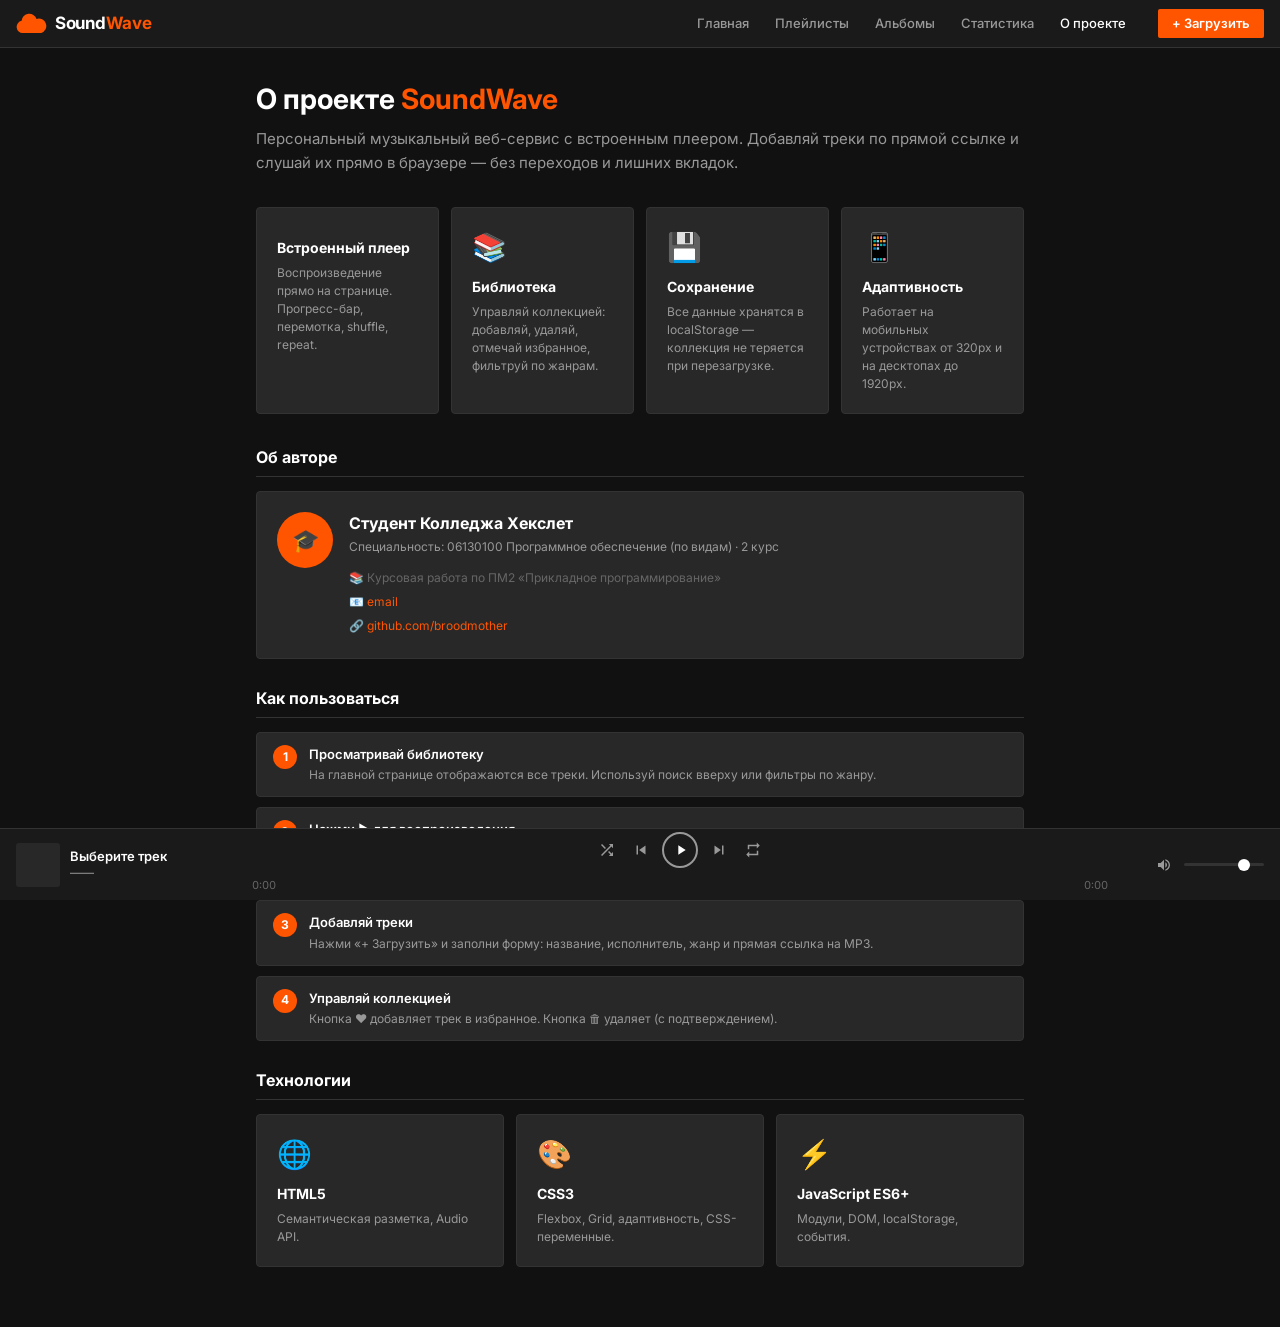
==== pages/about.html @ dc98e503 "Add files via upload" ====
<!DOCTYPE html>
<html lang="ru">
<head>
  <meta charset="UTF-8">
  <meta name="viewport" content="width=device-width, initial-scale=1.0">
  <title>SoundWave — О проекте</title>
  <link rel="stylesheet" href="../css/style.css">
</head>
<body>

<header class="header">
  <a href="index.html" class="header__logo">
    <svg class="logo-svg" viewBox="0 0 40 26"><path d="M32 26H8a8 8 0 01-1.5-15.85 10 10 0 0119.44-2.4A6 6 0 0132 26z"/></svg>
    <span class="logo-text">Sound<span>Wave</span></span>
  </a>
  <nav class="header__nav">
    <a href="index.html" class="nav-link">Главная</a>
    <a href="playlists.html" class="nav-link">Плейлисты</a>
    <a href="albums.html" class="nav-link">Альбомы</a>
    <a href="stats.html" class="nav-link">Статистика</a>
    <a href="about.html" class="nav-link  active">О проекте</a>
  </nav>
  <a href="form.html" class="header__upload-btn">+ Загрузить</a>
</header>

<div class="about-page">
  <h1>О проекте <span>SoundWave</span></h1>
  <p class="lead">
    Персональный музыкальный веб-сервис с встроенным плеером. Добавляй треки по прямой ссылке и слушай их прямо в браузере — без переходов и лишних вкладок.
  </p>

  <div class="about-grid">
    <div class="about-card">
      <span class="icon"></span>
      <h3>Встроенный плеер</h3>
      <p>Воспроизведение прямо на странице. Прогресс-бар, перемотка, shuffle, repeat.</p>
    </div>
    <div class="about-card">
      <span class="icon">📚</span>
      <h3>Библиотека</h3>
      <p>Управляй коллекцией: добавляй, удаляй, отмечай избранное, фильтруй по жанрам.</p>
    </div>
    <div class="about-card">
      <span class="icon">💾</span>
      <h3>Сохранение</h3>
      <p>Все данные хранятся в localStorage — коллекция не теряется при перезагрузке.</p>
    </div>
    <div class="about-card">
      <span class="icon">📱</span>
      <h3>Адаптивность</h3>
      <p>Работает на мобильных устройствах от 320px и на десктопах до 1920px.</p>
    </div>
  </div>

  <div class="about-section">
    <h2>Об авторе</h2>
    <div class="author-card">
      <div class="author-avatar">🎓</div>
      <div class="author-info">
        <h3>Студент Колледжа Хекслет</h3>
        <p class="role">Специальность: 06130100 Программное обеспечение (по видам) · 2 курс</p>
        <div class="meta">
          📚 Курсовая работа по ПМ2 «Прикладное программирование»<br>
          📧 <a href="https://mail.google.com/" class="__cf_email__" data-cfemail="196a6d6c7d7c776d59717c61757c6d377a7675757c7e7c">email&#160;</a><br>
          🔗 <a href="https://github.com/broodmother">github.com/broodmother</a>
        </div>
      </div>
    </div>
  </div>

  <div class="about-section">
    <h2>Как пользоваться</h2>
    <div class="steps">
      <div class="step">
        <div class="step-n">1</div>
        <div class="step-body">
          <h4>Просматривай библиотеку</h4>
          <p>На главной странице отображаются все треки. Используй поиск вверху или фильтры по жанру.</p>
        </div>
      </div>
      <div class="step">
        <div class="step-n">2</div>
        <div class="step-body">
          <h4>Нажми ▶ для воспроизведения</h4>
          <p>Кликни на кнопку воспроизведения на обложке трека или на волновой форме. Плеер внизу управляет воспроизведением.</p>
        </div>
      </div>
      <div class="step">
        <div class="step-n">3</div>
        <div class="step-body">
          <h4>Добавляй треки</h4>
          <p>Нажми «+ Загрузить» и заполни форму: название, исполнитель, жанр и прямая ссылка на MP3.</p>
        </div>
      </div>
      <div class="step">
        <div class="step-n">4</div>
        <div class="step-body">
          <h4>Управляй коллекцией</h4>
          <p>Кнопка ❤ добавляет трек в избранное. Кнопка 🗑 удаляет (с подтверждением).</p>
        </div>
      </div>
    </div>
  </div>

  <div class="about-section">
    <h2>Технологии</h2>
    <div class="about-grid about-grid--tight">
      <div class="about-card"><span class="icon">🌐</span><h3>HTML5</h3><p>Семантическая разметка, Audio API.</p></div>
      <div class="about-card"><span class="icon">🎨</span><h3>CSS3</h3><p>Flexbox, Grid, адаптивность, CSS-переменные.</p></div>
      <div class="about-card"><span class="icon">⚡</span><h3>JavaScript ES6+</h3><p>Модули, DOM, localStorage, события.</p></div>
    </div>
  </div>
</div>

<div class="player-bar">
  <div class="player-left">
    <div class="player-art"><div id="player-art-color"></div></div>
    <div class="player-track-text">
      <div class="player-track-title" id="player-title">Выберите трек</div>
      <div class="player-track-artist" id="player-artist">——</div>
    </div>
  </div>
  <div class="player-center">
    <div class="player-buttons">
      <button class="ctrl-btn" id="btn-shuffle"><svg viewBox="0 0 24 24"><path d="M10.59 9.17L5.41 4 4 5.41l5.17 5.17 1.42-1.41zM14.5 4l2.04 2.04L4 18.59 5.41 20 17.96 7.46 20 9.5V4h-5.5zm.33 9.41l-1.41 1.41 3.13 3.13L14.5 20H20v-5.5l-2.04 2.04-3.13-3.13z"/></svg></button>
      <button class="ctrl-btn" id="btn-prev"><svg viewBox="0 0 24 24"><path d="M6 6h2v12H6zm3.5 6l8.5 6V6z"/></svg></button>
      <button class="ctrl-btn ctrl-btn--play" id="btn-play"><svg viewBox="0 0 24 24" class="icon-play-svg"><path d="M8 5v14l11-7z"/></svg></button>
      <button class="ctrl-btn" id="btn-next"><svg viewBox="0 0 24 24"><path d="M6 18l8.5-6L6 6v12zM16 6v12h2V6h-2z"/></svg></button>
      <button class="ctrl-btn" id="btn-repeat"><svg viewBox="0 0 24 24"><path d="M7 7h10v3l4-4-4-4v3H5v6h2V7zm10 10H7v-3l-4 4 4 4v-3h12v-6h-2v4z"/></svg></button>
    </div>
    <div class="player-progress-wrap">
      <span class="player-time" id="player-cur">0:00</span>
      <div class="player-waveform" id="player-waveform"></div>
      <span class="player-time right" id="player-dur">0:00</span>
    </div>
  </div>
  <div class="player-right">
    <button class="ctrl-btn ctrl-btn--vol"><svg viewBox="0 0 24 24"><path d="M3 9v6h4l5 5V4L7 9H3zm13.5 3c0-1.77-1.02-3.29-2.5-4.03v8.05c1.48-.73 2.5-2.25 2.5-4.02zM14 3.23v2.06c2.89.86 5 3.54 5 6.71s-2.11 5.85-5 6.71v2.06c4.01-.91 7-4.49 7-8.77s-2.99-7.86-7-8.77z"/></svg></button>
    <input type="range" class="volume-slider" id="vol-slider" min="0" max="100" value="80">
  </div>
</div>

<script data-cfasync="false" src="/cdn-cgi/scripts/5c5dd728/cloudflare-static/email-decode.min.js"></script><script src="../js/icons.js"></script>
<script src="../js/storage.js"></script>
<script src="../js/playlists.js"></script>
<script src="../js/storage.js"></script>
---- css/style.css ----
@import url('https://fonts.googleapis.com/css2?family=Inter:wght@400;500;600;700&display=swap');

:root {
  --orange: #ff5500;
  --orange-hover: #ff7700;
  --orange-dark: #cc4400;
  --bg: #111111;
  --bg2: #1a1a1a;
  --bg3: #222222;
  --surface: #282828;
  --surface2: #333333;
  --border: #333333;
  --border2: #444444;
  --text: #cccccc;
  --text-bright: #ffffff;
  --text-muted: #999999;
  --text-dim: #666666;
  --player-h: 72px;
  --header-h: 48px;
  --wave-played: #ff5500;
  --wave-unplayed: #555555;
  --wave-played-hover: #ff7700;
  --wave-unplayed-hover: #777777;
}

*, *::before, *::after { box-sizing: border-box; margin: 0; padding: 0; }

html, body { height: 100%; }

body {
  font-family: 'Inter', sans-serif;
  background: var(--bg);
  color: var(--text);
  padding-bottom: calc(var(--player-h) + 8px);
  font-size: 14px;
  line-height: 1.4;
}

a { text-decoration: none; color: inherit; }

.header {
  position: sticky;
  top: 0;
  z-index: 200;
  height: var(--header-h);
  background: var(--bg2);
  border-bottom: 1px solid var(--border);
  display: flex;
  align-items: center;
  padding: 0 16px;
  gap: 12px;
}

.header__logo {
  display: flex;
  align-items: center;
  gap: 7px;
  flex-shrink: 0;
}

.logo-svg { width: 32px; height: 20px; fill: var(--orange); flex-shrink: 0; }

.logo-text {
  font-size: 17px;
  font-weight: 700;
  color: var(--text-bright);
  letter-spacing: -0.3px;
}
.logo-text span { color: var(--orange); }

.header__search {
  flex: 1;
  max-width: 400px;
  position: relative;
  margin: 0 12px;
}

.header__search input {
  width: 100%;
  height: 28px;
  background: var(--surface);
  border: 1px solid var(--border2);
  border-radius: 3px;
  color: var(--text-bright);
  font-family: inherit;
  font-size: 13px;
  padding: 0 10px 0 32px;
  outline: none;
  transition: border-color 0.15s;
}

.header__search input:focus { border-color: var(--orange); }
.header__search input::placeholder { color: var(--text-dim); }

.search-icon-svg {
  position: absolute;
  left: 9px;
  top: 50%;
  transform: translateY(-50%);
  width: 14px;
  height: 14px;
  fill: var(--text-dim);
  pointer-events: none;
}

.header__nav {
  display: flex;
  align-items: center;
  gap: 2px;
  margin-left: auto;
}

.nav-link {
  padding: 5px 12px;
  border-radius: 2px;
  font-size: 13px;
  font-weight: 500;
  color: var(--text-muted);
  transition: color 0.15s, background 0.15s;
  white-space: nowrap;
}
.nav-link:hover { color: var(--text-bright); }
.nav-link.active { color: var(--text-bright); }

.header__upload-btn {
  margin-left: 8px;
  padding: 5px 14px;
  background: var(--orange);
  color: white;
  border: none;
  border-radius: 2px;
  font-size: 13px;
  font-weight: 600;
  cursor: pointer;
  font-family: inherit;
  transition: background 0.15s;
  white-space: nowrap;
}
.header__upload-btn:hover { background: var(--orange-hover); }

.main { max-width: 1200px; margin: 0 auto; padding: 24px 16px; }

.section-title {
  font-size: 18px;
  font-weight: 700;
  color: var(--text-bright);
  margin-bottom: 16px;
  padding-bottom: 10px;
  border-bottom: 1px solid var(--border);
}

.filters {
  display: flex;
  gap: 6px;
  flex-wrap: wrap;
  margin-bottom: 20px;
}

.filter-btn {
  padding: 4px 12px;
  border-radius: 12px;
  border: 1px solid var(--border2);
  background: transparent;
  color: var(--text-muted);
  font-size: 12px;
  font-family: inherit;
  cursor: pointer;
  transition: all 0.15s;
}
.filter-btn:hover { border-color: var(--orange); color: var(--orange); }
.filter-btn.active { background: var(--orange); border-color: var(--orange); color: white; }

#tracks-container { display: flex; flex-direction: column; gap: 0; }

.track-row {
  display: flex;
  align-items: center;
  gap: 12px;
  padding: 10px 12px;
  border-radius: 4px;
  border: 1px solid transparent;
  transition: background 0.15s;
  cursor: default;
  position: relative;
}
.track-row:hover { background: var(--surface); }
.track-row.track-row--playing { background: var(--bg3); border-color: var(--border); }

.track-art {
  width: 48px;
  height: 48px;
  border-radius: 3px;
  flex-shrink: 0;
  position: relative;
  overflow: hidden;
  background: var(--surface2);
}

.track-art__img {
  width: 100%;
  height: 100%;
  object-fit: cover;
  display: block;
}

.track-art__overlay {
  position: absolute;
  inset: 0;
  background: rgba(0,0,0,0.45);
  display: flex;
  align-items: center;
  justify-content: center;
  opacity: 0;
  transition: opacity 0.15s;
}
.track-row:hover .track-art__overlay,
.track-row.track-row--playing .track-art__overlay { opacity: 1; }

.art-play-btn {
  width: 36px;
  height: 36px;
  border-radius: 50%;
  border: 2px solid white;
  background: rgba(0,0,0,0.5);
  color: white;
  display: flex;
  align-items: center;
  justify-content: center;
  cursor: pointer;
  transition: background 0.15s, transform 0.1s;
  flex-shrink: 0;
}
.art-play-btn:hover { background: var(--orange); border-color: var(--orange); transform: scale(1.05); }
.art-play-btn svg { width: 14px; height: 14px; fill: white; }
.art-play-btn .icon-play { margin-left: 2px; }

.track-info { flex: 1; min-width: 0; }

.track-info__top {
  display: flex;
  align-items: baseline;
  gap: 6px;
  margin-bottom: 4px;
  flex-wrap: wrap;
}

.track-info__artist {
  font-size: 13px;
  font-weight: 600;
  color: var(--text-muted);
  white-space: nowrap;
  overflow: hidden;
  text-overflow: ellipsis;
  max-width: 160px;
}
.track-info__artist:hover { color: var(--text-bright); }

.track-info__sep { color: var(--text-dim); font-size: 12px; }

.track-info__title {
  font-size: 13px;
  font-weight: 600;
  color: var(--text-bright);
  white-space: nowrap;
  overflow: hidden;
  text-overflow: ellipsis;
}

.track-waveform {
  flex: 1;
  height: 44px;
  position: relative;
  cursor: pointer;
  display: flex;
  align-items: center;
  min-width: 0;
  overflow: hidden;
}

.waveform-bars {
  display: flex;
  align-items: center;
  gap: 1px;
  width: 100%;
  height: 100%;
  padding: 4px 0;
}

.wf-bar {
  flex: 1;
  border-radius: 1px;
  background: var(--wave-unplayed);
  transition: background 0.1s;
  min-width: 2px;
}

.wf-bar.played { background: var(--wave-played); }
.track-waveform:hover .wf-bar.played { background: var(--wave-played-hover); }
.track-waveform:hover .wf-bar:not(.played) { background: var(--wave-unplayed-hover); }

.track-meta {
  display: flex;
  align-items: center;
  gap: 12px;
  flex-shrink: 0;
}

.track-meta__plays {
  display: flex;
  align-items: center;
  gap: 4px;
  font-size: 11px;
  color: var(--text-dim);
}
.track-meta__plays svg { width: 10px; height: 10px; fill: var(--text-dim); }

.track-meta__duration {
  font-size: 11px;
  color: var(--text-dim);
  min-width: 36px;
  text-align: right;
}

.track-meta__genre {
  font-size: 11px;
  color: var(--text-dim);
  background: var(--surface2);
  padding: 2px 8px;
  border-radius: 10px;
}

.like-btn {
  background: none;
  border: 1px solid var(--border2);
  border-radius: 2px;
  padding: 3px 8px;
  display: flex;
  align-items: center;
  gap: 4px;
  font-size: 11px;
  color: var(--text-muted);
  cursor: pointer;
  font-family: inherit;
  transition: all 0.15s;
}
.like-btn:hover { border-color: var(--orange); color: var(--orange); }
.like-btn.liked { background: var(--orange); border-color: var(--orange); color: white; }
.like-btn svg { width: 12px; height: 12px; fill: currentColor; }

.delete-btn {
  background: none;
  border: none;
  padding: 5px;
  cursor: pointer;
  color: var(--text-dim);
  border-radius: 2px;
  display: flex;
  align-items: center;
  transition: color 0.15s, background 0.15s;
  opacity: 0;
}
.track-row:hover .delete-btn { opacity: 1; }
.delete-btn:hover { color: #ff4444; background: rgba(255,68,68,0.1); }
.delete-btn svg { width: 14px; height: 14px; fill: currentColor; }

.track-counter {
  font-size: 12px;
  color: var(--text-dim);
  margin-bottom: 12px;
}

.empty-state {
  text-align: center;
  padding: 60px 20px;
  color: var(--text-dim);
}
.empty-state p { font-size: 16px; margin-bottom: 16px; }

.player-bar {
  position: fixed;
  bottom: 0; left: 0; right: 0;
  z-index: 300;
  height: var(--player-h);
  background: var(--bg2);
  border-top: 1px solid var(--border);
  display: flex;
  align-items: center;
  padding: 0 16px;
  gap: 16px;
}

.player-left {
  display: flex;
  align-items: center;
  gap: 10px;
  min-width: 200px;
  flex: 0 0 220px;
}

.player-art {
  width: 44px;
  height: 44px;
  border-radius: 3px;
  background: var(--surface);
  flex-shrink: 0;
  overflow: hidden;
}

.player-art div {
  width: 100%;
  height: 100%;
  transition: background 0.3s;
}

.player-track-text { overflow: hidden; }

.player-track-title {
  font-size: 13px;
  font-weight: 600;
  color: var(--text-bright);
  white-space: nowrap;
  overflow: hidden;
  text-overflow: ellipsis;
}

.player-track-artist {
  font-size: 12px;
  color: var(--text-muted);
  white-space: nowrap;
  overflow: hidden;
  text-overflow: ellipsis;
}

.player-center { flex: 1; display: flex; flex-direction: column; gap: 6px; min-width: 0; }

.player-buttons {
  display: flex;
  align-items: center;
  justify-content: center;
  gap: 8px;
}

.ctrl-btn {
  background: none;
  border: none;
  cursor: pointer;
  color: var(--text-muted);
  display: flex;
  align-items: center;
  justify-content: center;
  padding: 4px;
  border-radius: 2px;
  transition: color 0.15s;
}
.ctrl-btn:hover { color: var(--text-bright); }
.ctrl-btn.active { color: var(--orange); }
.ctrl-btn svg { width: 18px; height: 18px; fill: currentColor; }

.ctrl-btn--play {
  width: 36px;
  height: 36px;
  border-radius: 50%;
  border: 2px solid var(--text-muted) !important;
  background: none;
  color: var(--text-bright);
  padding: 0;
  transition: border-color 0.15s, color 0.15s, transform 0.1s;
}
.ctrl-btn--play:hover {
  border-color: var(--orange) !important;
  color: var(--orange);
  transform: scale(1.05);
}
.ctrl-btn--play svg { width: 16px; height: 16px; }
.ctrl-btn--play .icon-play { margin-left: 2px; }

.player-progress-wrap {
  display: flex;
  align-items: center;
  gap: 8px;
}

.player-time {
  font-size: 11px;
  color: var(--text-dim);
  font-variant-numeric: tabular-nums;
  min-width: 34px;
}
.player-time.right { text-align: right; }

.player-waveform {
  flex: 1;
  height: 24px;
  cursor: pointer;
  display: flex;
  align-items: center;
  gap: 1px;
  padding: 2px 0;
  position: relative;
}

.player-wf-bar {
  flex: 1;
  border-radius: 1px;
  background: var(--wave-unplayed);
  transition: background 0.05s;
  min-width: 2px;
}
.player-wf-bar.played { background: var(--wave-played); }
.player-waveform:hover .player-wf-bar.played { background: var(--wave-played-hover); }
.player-waveform:hover .player-wf-bar:not(.played) { background: var(--wave-unplayed-hover); }

.player-right {
  display: flex;
  align-items: center;
  gap: 8px;
  flex: 0 0 140px;
  justify-content: flex-end;
}

.ctrl-btn--vol svg { width: 16px; height: 16px; }

.volume-slider {
  -webkit-appearance: none;
  appearance: none;
  width: 80px;
  height: 3px;
  background: var(--surface2);
  border-radius: 2px;
  outline: none;
  cursor: pointer;
}
.volume-slider::-webkit-slider-thumb {
  -webkit-appearance: none;
  width: 12px; height: 12px;
  border-radius: 50%;
  background: var(--text-bright);
  cursor: pointer;
  transition: background 0.15s;
}
.volume-slider:hover::-webkit-slider-thumb { background: var(--orange); }

.form-page { max-width: 600px; margin: 0 auto; padding: 32px 16px; }

.form-page h1 {
  font-size: 22px;
  font-weight: 700;
  color: var(--text-bright);
  margin-bottom: 24px;
}

.form-group { margin-bottom: 16px; }

.form-group label {
  display: block;
  font-size: 12px;
  font-weight: 600;
  color: var(--text-muted);
  text-transform: uppercase;
  letter-spacing: 0.5px;
  margin-bottom: 6px;
}

.form-group input,
.form-group select {
  width: 100%;
  padding: 9px 12px;
  background: var(--surface);
  border: 1px solid var(--border2);
  border-radius: 3px;
  color: var(--text-bright);
  font-family: inherit;
  font-size: 14px;
  outline: none;
  transition: border-color 0.15s;
}
.form-group input:focus,
.form-group select:focus { border-color: var(--orange); }
.form-group input::placeholder { color: var(--text-dim); }
.form-group select option { background: var(--surface); }

.color-row { display: flex; align-items: center; gap: 10px; }
.color-row input[type="color"] {
  width: 40px; height: 36px;
  padding: 2px;
  border: 1px solid var(--border2);
  border-radius: 3px;
  background: var(--surface);
  cursor: pointer;
}
#color-preview {
  width: 36px; height: 36px;
  border-radius: 3px;
  border: 1px solid var(--border2);
}

.form-actions { display: flex; gap: 10px; margin-top: 24px; }

.btn {
  padding: 9px 20px;
  border-radius: 2px;
  border: none;
  font-family: inherit;
  font-size: 14px;
  font-weight: 600;
  cursor: pointer;
  transition: background 0.15s, color 0.15s;
  text-decoration: none;
  display: inline-flex;
  align-items: center;
  gap: 6px;
}
.btn--orange { background: var(--orange); color: white; }
.btn--orange:hover { background: var(--orange-hover); }
.btn--ghost { background: transparent; border: 1px solid var(--border2); color: var(--text-muted); }
.btn--ghost:hover { border-color: var(--text-muted); color: var(--text-bright); }

.about-page { max-width: 800px; margin: 0 auto; padding: 32px 16px; }

.about-page h1 {
  font-size: 28px;
  font-weight: 700;
  color: var(--text-bright);
  margin-bottom: 8px;
}

.about-page h1 span { color: var(--orange); }

.about-page .lead {
  color: var(--text-muted);
  font-size: 15px;
  margin-bottom: 32px;
  line-height: 1.6;
}

.about-grid {
  display: grid;
  grid-template-columns: repeat(auto-fit, minmax(180px, 1fr));
  gap: 12px;
  margin-bottom: 32px;
}

.about-card {
  background: var(--surface);
  border: 1px solid var(--border);
  border-radius: 4px;
  padding: 20px;
}
.about-card .icon { font-size: 28px; margin-bottom: 10px; display: block; }
.about-card h3 { font-size: 14px; font-weight: 700; color: var(--text-bright); margin-bottom: 6px; }
.about-card p { font-size: 12px; color: var(--text-muted); line-height: 1.5; }

.about-section { margin-bottom: 28px; }
.about-section h2 {
  font-size: 16px;
  font-weight: 700;
  color: var(--text-bright);
  margin-bottom: 14px;
  padding-bottom: 8px;
  border-bottom: 1px solid var(--border);
}

.author-card {
  background: var(--surface);
  border: 1px solid var(--border);
  border-radius: 4px;
  padding: 20px;
  display: flex;
  gap: 16px;
  align-items: flex-start;
}
.author-avatar {
  width: 56px; height: 56px;
  border-radius: 50%;
  background: var(--orange);
  display: flex;
  align-items: center;
  justify-content: center;
  font-size: 22px;
  flex-shrink: 0;
}
.author-info h3 { font-size: 16px; font-weight: 700; color: var(--text-bright); margin-bottom: 4px; }
.author-info .role { font-size: 12px; color: var(--text-muted); margin-bottom: 10px; }
.author-info .meta { font-size: 12px; color: var(--text-dim); line-height: 2; }
.author-info .meta a { color: var(--orange); }

.steps { display: flex; flex-direction: column; gap: 10px; }
.step {
  display: flex;
  gap: 12px;
  padding: 12px 16px;
  background: var(--surface);
  border: 1px solid var(--border);
  border-radius: 4px;
}
.step-n {
  width: 24px; height: 24px;
  border-radius: 50%;
  background: var(--orange);
  color: white;
  font-size: 12px;
  font-weight: 700;
  display: flex;
  align-items: center;
  justify-content: center;
  flex-shrink: 0;
}
.step-body h4 { font-size: 13px; font-weight: 600; color: var(--text-bright); margin-bottom: 3px; }
.step-body p { font-size: 12px; color: var(--text-muted); line-height: 1.5; }

.stats-page { max-width: 900px; margin: 0 auto; padding: 32px 16px; }

.stats-overview {
  display: grid;
  grid-template-columns: repeat(3, 1fr);
  gap: 12px;
  margin-bottom: 28px;
}

.stat-tile {
  background: var(--surface);
  border: 1px solid var(--border);
  border-radius: 4px;
  padding: 20px;
  text-align: center;
}
.stat-tile .icon { font-size: 24px; margin-bottom: 8px; display: block; }
.stat-tile .val {
  font-size: 32px;
  font-weight: 700;
  color: var(--orange);
  display: block;
  margin-bottom: 4px;
}
.stat-tile .lbl { font-size: 12px; color: var(--text-dim); }

.stats-section { margin-bottom: 28px; }
.stats-section h2 {
  font-size: 16px;
  font-weight: 700;
  color: var(--text-bright);
  margin-bottom: 14px;
  padding-bottom: 8px;
  border-bottom: 1px solid var(--border);
}

.top-track-row {
  display: flex;
  align-items: center;
  gap: 10px;
  padding: 8px 10px;
  border-radius: 3px;
  transition: background 0.15s;
}
.top-track-row:hover { background: var(--surface); }
.top-rank { font-size: 16px; font-weight: 700; color: var(--text-dim); min-width: 20px; }
.top-art { width: 36px; height: 36px; border-radius: 3px; flex-shrink: 0; }
.top-info { flex: 1; }
.top-info strong { display: block; font-size: 13px; font-weight: 600; color: var(--text-bright); }
.top-info span { font-size: 11px; color: var(--text-muted); }
.top-plays { font-size: 12px; color: var(--text-dim); }

.genre-row { display: flex; align-items: center; gap: 10px; margin-bottom: 10px; }
.genre-lbl { font-size: 12px; color: var(--text-muted); min-width: 100px; }
.genre-track { flex: 1; height: 6px; background: var(--surface2); border-radius: 3px; overflow: hidden; }
.genre-fill { height: 100%; background: var(--orange); border-radius: 3px; transition: width 0.8s ease; }
.genre-cnt { font-size: 12px; color: var(--text-dim); min-width: 16px; text-align: right; }

.notif {
  position: fixed;
  bottom: 80px;
  left: 50%;
  transform: translateX(-50%) translateY(12px);
  background: var(--surface2);
  border: 1px solid var(--border2);
  color: var(--text-bright);
  padding: 9px 20px;
  border-radius: 3px;
  font-size: 13px;
  z-index: 400;
  opacity: 0;
  transition: all 0.25s;
  pointer-events: none;
}
.notif.show { opacity: 1; transform: translateX(-50%) translateY(0); }

@media (max-width: 768px) {
  .header__search { max-width: 160px; }
  .nav-link { display: none; }
  .nav-link.active { display: inline-block; }
  .track-meta__genre { display: none; }
  .track-info__artist { max-width: 80px; }
  .player-left { flex: 0 0 140px; min-width: 0; }
  .player-right { flex: 0 0 auto; }
  .volume-slider { width: 60px; }
  .stats-overview { grid-template-columns: 1fr; }
  .about-page h1 { font-size: 22px; }
}

@media (max-width: 480px) {
  .header { padding: 0 10px; gap: 8px; }
  .logo-text { display: none; }
  .header__upload-btn { padding: 5px 10px; font-size: 12px; }
  .player-bar { padding: 0 10px; gap: 10px; }
  .player-left { flex: 0 0 110px; }
  .player-right { display: none; }
  .track-waveform { display: none; }
}

@media (max-width: 320px) {
  .track-meta { gap: 6px; }
  .track-meta__plays { display: none; }
}

.add-btn {
  background: none;
  border: 1px solid var(--border2);
  border-radius: 2px;
  width: 26px; height: 26px;
  display: flex; align-items: center; justify-content: center;
  cursor: pointer;
  color: var(--text-dim);
  opacity: 0;
  transition: opacity 0.15s, color 0.15s, border-color 0.15s;
  flex-shrink: 0;
}
.track-row:hover .add-btn { opacity: 1; }
.add-btn:hover { color: var(--orange); border-color: var(--orange); }
.add-btn svg { width: 14px; height: 14px; fill: currentColor; }

.add-dialog {
  position: fixed; inset: 0; z-index: 500;
  background: rgba(0,0,0,0.65);
  display: flex; align-items: center; justify-content: center;
  padding: 16px;
}
.add-dialog__box {
  background: var(--bg2);
  border: 1px solid var(--border2);
  border-radius: 4px;
  width: 280px; max-height: 70vh; overflow-y: auto;
}
.add-dialog__head {
  display: flex; align-items: center; justify-content: space-between;
  padding: 14px 16px 10px;
  border-bottom: 1px solid var(--border);
}
.add-dialog__head strong { font-size: 14px; color: var(--text-bright); }
.add-dialog__head button {
  background: none; border: none; cursor: pointer;
  color: var(--text-muted); font-size: 16px; line-height: 1;
}
.add-dialog__head button:hover { color: var(--text-bright); }
.add-dialog__sec {
  padding: 8px 16px 4px;
  font-size: 10px; font-weight: 700; color: var(--text-dim);
  text-transform: uppercase; letter-spacing: 0.5px;
}
.add-dialog__item {
  display: flex; align-items: center; gap: 10px;
  width: 100%; padding: 8px 16px;
  background: none; border: none; text-align: left;
  font-family: inherit; font-size: 13px; color: var(--text-muted);
  cursor: pointer; transition: background 0.15s, color 0.15s;
}
.add-dialog__item:hover { background: var(--surface); color: var(--text-bright); }
.add-dialog__dot { width: 10px; height: 10px; border-radius: 50%; flex-shrink: 0; }
.add-dialog__empty { padding: 6px 16px; font-size: 12px; color: var(--text-dim); }
.add-dialog__new {
  display: block; width: 100%; padding: 8px 16px;
  background: none; border: none; text-align: left;
  font-family: inherit; font-size: 13px; color: var(--orange);
  cursor: pointer; transition: background 0.15s;
}
.add-dialog__new:hover { background: rgba(255,85,0,0.08); }

.collection-page { max-width: 1100px; margin: 0 auto; padding: 24px 16px; }
.collection-header {
  display: flex; align-items: center; justify-content: space-between;
  margin-bottom: 20px;
}
.btn--sm { padding: 5px 14px; font-size: 12px; }
.btn--danger { color: #ff6b6b; border-color: rgba(255,68,68,0.4); }
.btn--danger:hover { background: rgba(255,68,68,0.08); border-color: #ff4444; color: #ff4444; }

.cards-grid {
  display: grid;
  grid-template-columns: repeat(auto-fill, minmax(160px, 1fr));
  gap: 14px;
  margin-bottom: 24px;
}
.card {
  background: var(--surface);
  border: 1px solid var(--border);
  border-radius: 4px;
  overflow: hidden;
  cursor: pointer;
  transition: border-color 0.15s, transform 0.1s;
}
.card:hover { border-color: var(--orange); transform: translateY(-2px); }
.card__art {
  width: 100%; aspect-ratio: 1 / 1;
  background: var(--surface2);
}
.card__body { padding: 10px 12px 12px; }
.card__name {
  font-size: 13px; font-weight: 700; color: var(--text-bright);
  margin-bottom: 3px;
  white-space: nowrap; overflow: hidden; text-overflow: ellipsis;
}
.card__meta { font-size: 11px; color: var(--text-dim); }

.collection-detail {}
.detail-header {
  display: flex; align-items: center; gap: 12px;
  margin-bottom: 16px; padding-bottom: 12px;
  border-bottom: 1px solid var(--border);
}
.detail-header h2 {
  flex: 1; font-size: 16px; font-weight: 700; color: var(--text-bright);
}
.remove-from-col { padding: 3px 8px; }

.stats-overview { grid-template-columns: repeat(5, 1fr); }

.week-chart {
  display: flex;
  align-items: flex-end;
  gap: 8px;
  height: 120px;
  padding: 0 4px 0;
  margin-bottom: 4px;
}
.week-col {
  flex: 1;
  display: flex; flex-direction: column; align-items: center;
  gap: 4px; height: 100%;
}
.week-bar-wrap {
  flex: 1; width: 100%;
  display: flex; align-items: flex-end;
}
.week-bar {
  width: 100%;
  min-height: 3px;
  background: var(--orange);
  border-radius: 2px 2px 0 0;
  position: relative;
  transition: height 0.6s ease;
}
.week-bar__val {
  position: absolute; top: -18px; left: 50%;
  transform: translateX(-50%);
  font-size: 10px; color: var(--text-muted);
  white-space: nowrap;
}
.week-label {
  font-size: 11px; color: var(--text-dim);
  text-align: center;
}

.stats-empty { font-size: 13px; color: var(--text-dim); padding: 12px 0; line-height: 1.6; }

.empty-state {
  text-align: center; padding: 40px 20px; color: var(--text-dim);
}
.empty-state p { margin-bottom: 14px; font-size: 14px; }

@media (max-width: 768px) {
  .stats-overview { grid-template-columns: repeat(3, 1fr); }
  .cards-grid     { grid-template-columns: repeat(auto-fill, minmax(130px, 1fr)); }
  .collection-header { flex-wrap: wrap; gap: 8px; }
}
@media (max-width: 480px) {
  .stats-overview { grid-template-columns: repeat(2, 1fr); }
  .week-chart     { height: 80px; gap: 4px; }
}

.section-title--inline { margin: 0; border: 0; padding: 0; }

.icon-play-svg { margin-left: 2px; }

.about-grid--tight { margin-bottom: 0; }

.color-hint { font-size: 12px; color: var(--text-dim); }

#color-preview { background: #c8503a; }


.upload-page {
  max-width: 860px;
  margin: 0 auto;
  padding: 32px 16px;
}

.upload-steps {
  display: flex;
  align-items: center;
  margin-bottom: 32px;
}
.upload-step {
  display: flex;
  align-items: center;
  gap: 8px;
  font-size: 13px;
  color: var(--text-dim);
  white-space: nowrap;
}
.upload-step--active { color: var(--orange); }
.upload-step--done   { color: var(--text-muted); }
.upload-step__num {
  width: 24px; height: 24px;
  border-radius: 50%;
  border: 2px solid currentColor;
  display: flex; align-items: center; justify-content: center;
  font-size: 11px; font-weight: 700;
  flex-shrink: 0;
}
.upload-step--active .upload-step__num {
  background: var(--orange);
  border-color: var(--orange);
  color: white;
}
.upload-step--done .upload-step__num {
  background: var(--text-muted);
  border-color: var(--text-muted);
  color: white;
}
.upload-step__line {
  flex: 1;
  height: 1px;
  background: var(--border);
  margin: 0 12px;
  min-width: 32px;
}

.drop-zone {
  position: relative;
  border: 2px dashed var(--border2);
  border-radius: 4px;
  padding: 60px 20px;
  text-align: center;
  background: var(--bg2);
  transition: border-color 0.2s, background 0.2s;
  cursor: pointer;
  overflow: hidden;
}
.drop-zone:hover,
.drop-zone--over {
  border-color: var(--orange);
  background: rgba(255, 85, 0, 0.04);
}
.drop-zone--error { border-color: #ff4444; }
.drop-zone__input {
  position: absolute;
  inset: 0;
  opacity: 0;
  cursor: pointer;
  width: 100%;
  height: 100%;
}
.drop-zone__icon {
  width: 52px; height: 52px;
  fill: var(--text-dim);
  margin: 0 auto 16px;
  display: block;
}
.drop-zone:hover .drop-zone__icon,
.drop-zone--over .drop-zone__icon { fill: var(--orange); }
.drop-zone__title {
  font-size: 20px;
  font-weight: 700;
  color: var(--text-bright);
  margin-bottom: 6px;
}
.drop-zone__sub {
  font-size: 14px;
  color: var(--text-muted);
  margin-bottom: 20px;
}
.drop-zone__btn {
  display: inline-block;
  padding: 10px 28px;
  background: var(--orange);
  color: white;
  border-radius: 2px;
  font-size: 14px;
  font-weight: 600;
  pointer-events: none;
}
.drop-zone__formats {
  margin-top: 14px;
  font-size: 12px;
  color: var(--text-dim);
}

.upload-progress {
  margin-top: 20px;
  background: var(--surface);
  border: 1px solid var(--border);
  border-radius: 4px;
  padding: 16px;
}
.upload-progress__bar {
  height: 4px;
  background: var(--surface2);
  border-radius: 2px;
  overflow: hidden;
  margin-bottom: 10px;
}
.upload-progress__fill {
  height: 100%;
  background: var(--orange);
  border-radius: 2px;
  width: 0;
  transition: width 0.2s ease;
}
.upload-progress__labels {
  display: flex;
  justify-content: space-between;
  font-size: 12px;
  color: var(--text-muted);
}

.upload-analyzing {
  margin-top: 20px;
  background: var(--surface);
  border: 1px solid var(--border);
  border-radius: 4px;
  padding: 24px;
  text-align: center;
}
.upload-analyzing p { font-size: 14px; color: var(--text-muted); margin-top: 14px; }

.analyzing-bars {
  display: flex;
  align-items: flex-end;
  justify-content: center;
  gap: 4px;
  height: 40px;
}
.analyzing-bars span {
  display: block;
  width: 5px;
  border-radius: 2px;
  background: var(--orange);
  animation: analyzing-bounce 0.8s ease-in-out infinite;
}
.analyzing-bars span:nth-child(1)  { animation-delay: 0.0s; }
.analyzing-bars span:nth-child(2)  { animation-delay: 0.1s; }
.analyzing-bars span:nth-child(3)  { animation-delay: 0.2s; }
.analyzing-bars span:nth-child(4)  { animation-delay: 0.3s; }
.analyzing-bars span:nth-child(5)  { animation-delay: 0.4s; }
.analyzing-bars span:nth-child(6)  { animation-delay: 0.3s; }
.analyzing-bars span:nth-child(7)  { animation-delay: 0.2s; }
.analyzing-bars span:nth-child(8)  { animation-delay: 0.1s; }
.analyzing-bars span:nth-child(9)  { animation-delay: 0.0s; }
.analyzing-bars span:nth-child(10) { animation-delay: 0.1s; }
@keyframes analyzing-bounce {
  0%, 100% { height: 6px;  }
  50%       { height: 36px; }
}

.upload-editor {
  display: grid;
  grid-template-columns: 220px 1fr;
  gap: 32px;
  align-items: start;
}

.cover-upload {
  position: relative;
  width: 220px; height: 220px;
  border-radius: 4px;
  border: 2px dashed var(--border2);
  background: var(--surface);
  overflow: hidden;
  cursor: pointer;
  display: flex;
  align-items: center;
  justify-content: center;
  transition: border-color 0.2s;
}
.cover-upload:hover { border-color: var(--orange); }
.cover-upload__input {
  position: absolute; inset: 0;
  opacity: 0; cursor: pointer;
  width: 100%; height: 100%;
}
.cover-upload__img {
  position: absolute; inset: 0;
  width: 100%; height: 100%;
  object-fit: cover;
}
.cover-upload__placeholder {
  display: flex; flex-direction: column;
  align-items: center; justify-content: center;
  gap: 8px;
  color: var(--text-dim);
  pointer-events: none;
}
.cover-upload__placeholder svg { width: 40px; height: 40px; fill: currentColor; }
.cover-upload__placeholder span { font-size: 13px; }
.cover-upload__hover {
  position: absolute; inset: 0;
  background: rgba(0,0,0,0.6);
  display: flex; flex-direction: column;
  align-items: center; justify-content: center;
  gap: 6px;
  color: white;
  opacity: 0;
  transition: opacity 0.15s;
  pointer-events: none;
}
.cover-upload:hover .cover-upload__hover { opacity: 1; }
.cover-upload__hover svg  { width: 24px; height: 24px; fill: currentColor; }
.cover-upload__hover span { font-size: 12px; }

.color-picker-section {
  margin-top: 16px;
}
.color-picker-section__label {
  font-size: 11px;
  font-weight: 600;
  color: var(--text-dim);
  text-transform: uppercase;
  letter-spacing: 0.5px;
  margin-bottom: 8px;
}
.color-swatches {
  display: flex;
  gap: 6px;
  flex-wrap: wrap;
  margin-bottom: 8px;
}
.color-swatch {
  width: 24px; height: 24px;
  border-radius: 3px;
  border: 2px solid transparent;
  cursor: pointer;
  transition: transform 0.15s, border-color 0.15s;
}
.color-swatch:hover { transform: scale(1.15); }
.color-swatch--active { border-color: white; }
.color-custom-input {
  width: 40px; height: 28px;
  border: 1px solid var(--border2);
  border-radius: 3px;
  background: var(--surface);
  cursor: pointer;
  padding: 2px;
}

.upload-editor__right { display: flex; flex-direction: column; gap: 14px; }

.ufield { display: flex; flex-direction: column; gap: 4px; position: relative; }
.ufield__label {
  font-size: 11px;
  font-weight: 600;
  color: var(--text-dim);
  text-transform: uppercase;
  letter-spacing: 0.5px;
}
.ufield__input {
  width: 100%;
  padding: 10px 12px;
  background: var(--surface);
  border: 1px solid var(--border2);
  border-radius: 3px;
  color: var(--text-bright);
  font-family: inherit;
  font-size: 14px;
  outline: none;
  transition: border-color 0.15s, box-shadow 0.15s;
}
.ufield__input:focus {
  border-color: var(--orange);
  box-shadow: 0 0 0 2px rgba(255,85,0,0.12);
}
.ufield__input::placeholder { color: var(--text-dim); }
.ufield__input--textarea { resize: vertical; min-height: 80px; line-height: 1.5; }
.ufield__input--error     { border-color: #ff4444; }
.ufield__input--error::placeholder { color: #ff4444; }
.ufield__counter {
  font-size: 11px;
  color: var(--text-dim);
  text-align: right;
}
.ufield-row {
  display: grid;
  grid-template-columns: 1fr 1fr;
  gap: 14px;
}
select.ufield__input option { background: var(--surface); }

.add-to-row {
  display: grid;
  grid-template-columns: 1fr 1fr;
  gap: 10px;
}

.upload-actions {
  display: flex;
  gap: 10px;
  margin-top: 8px;
  padding-top: 16px;
  border-top: 1px solid var(--border);
}
.upload-actions .btn svg { width: 16px; height: 16px; fill: currentColor; }

.upload-success {
  text-align: center;
  padding: 60px 20px;
}
.upload-success__icon {
  width: 72px; height: 72px;
  border-radius: 50%;
  background: rgba(34, 204, 102, 0.12);
  border: 2px solid rgba(34, 204, 102, 0.4);
  display: flex;
  align-items: center;
  justify-content: center;
  margin: 0 auto 24px;
}
.upload-success__icon svg { width: 36px; height: 36px; fill: #22cc66; }
.upload-success__title { font-size: 24px; font-weight: 700; color: var(--text-bright); margin-bottom: 8px; }
.upload-success__sub   { font-size: 14px; color: var(--text-muted); margin-bottom: 28px; }
.upload-success__actions { display: flex; gap: 12px; justify-content: center; }


.collection-header {
  display: flex;
  align-items: center;
  gap: 12px;
  margin-bottom: 20px;
  flex-wrap: wrap;
}
.collection-header__center { flex: 1; min-width: 0; }
.collection-header__actions { display: flex; gap: 8px; flex-shrink: 0; }
.collection-detail-title {
  font-size: 18px;
  font-weight: 700;
  color: var(--text-bright);
  white-space: nowrap;
  overflow: hidden;
  text-overflow: ellipsis;
}
.collection-detail-meta { font-size: 13px; color: var(--text-muted); }

.btn-remove-from-col {
  background: none;
  border: none;
  color: var(--text-dim);
  cursor: pointer;
  padding: 4px 6px;
  border-radius: 2px;
  display: flex;
  align-items: center;
  opacity: 0;
  transition: opacity 0.15s, color 0.15s;
}
.track-row:hover .btn-remove-from-col { opacity: 1; }
.btn-remove-from-col:hover { color: #ff4444; }
.btn-remove-from-col svg { width: 14px; height: 14px; fill: currentColor; }

.empty-state--compact { padding: 24px; }
.empty-state__hint { font-size: 12px; color: var(--text-dim); margin-top: 4px; }


.modal-overlay {
  position: fixed;
  inset: 0;
  z-index: 500;
  background: rgba(0, 0, 0, 0.72);
  display: flex;
  align-items: center;
  justify-content: center;
  padding: 16px;
}
.modal {
  background: var(--bg2);
  border: 1px solid var(--border2);
  border-radius: 6px;
  width: 100%;
  max-width: 560px;
  max-height: 85vh;
  display: flex;
  flex-direction: column;
  overflow: hidden;
  box-shadow: 0 24px 64px rgba(0,0,0,0.6);
}
.modal__header {
  display: flex;
  align-items: center;
  justify-content: space-between;
  padding: 18px 20px 14px;
  border-bottom: 1px solid var(--border);
  flex-shrink: 0;
}
.modal__title { font-size: 16px; font-weight: 700; color: var(--text-bright); }
.modal__close {
  background: none;
  border: none;
  color: var(--text-muted);
  cursor: pointer;
  padding: 4px;
  display: flex;
  border-radius: 2px;
  transition: color 0.15s;
}
.modal__close:hover { color: var(--text-bright); }
.modal__close svg { width: 20px; height: 20px; fill: currentColor; }

.modal__search {
  padding: 12px 20px;
  border-bottom: 1px solid var(--border);
  flex-shrink: 0;
}
.modal__search-input {
  width: 100%;
  height: 32px;
  background: var(--surface);
  border: 1px solid var(--border2);
  border-radius: 3px;
  color: var(--text-bright);
  font-family: inherit;
  font-size: 13px;
  padding: 0 12px;
  outline: none;
  transition: border-color 0.15s;
}
.modal__search-input:focus    { border-color: var(--orange); }
.modal__search-input::placeholder { color: var(--text-dim); }

.modal__track-list {
  flex: 1;
  overflow-y: auto;
  padding: 8px 0;
}
.modal__empty {
  padding: 32px;
  text-align: center;
  color: var(--text-dim);
  font-size: 13px;
}

.modal-track-item {
  display: flex;
  align-items: center;
  gap: 12px;
  padding: 10px 20px;
  cursor: pointer;
  transition: background 0.15s;
  user-select: none;
}
.modal-track-item:hover { background: var(--surface); }
.modal-track-item--selected { background: rgba(255, 85, 0, 0.08); }
.modal-track-item__art {
  width: 40px; height: 40px;
  border-radius: 3px;
  flex-shrink: 0;
  background-size: cover;
  background-position: center;
}
.modal-track-item__info { flex: 1; min-width: 0; }
.modal-track-item__title {
  display: block;
  font-size: 13px;
  font-weight: 600;
  color: var(--text-bright);
  white-space: nowrap;
  overflow: hidden;
  text-overflow: ellipsis;
}
.modal-track-item__artist {
  display: block;
  font-size: 11px;
  color: var(--text-muted);
  margin-top: 2px;
}
.modal-track-item__check {
  width: 20px; height: 20px;
  border-radius: 50%;
  border: 2px solid var(--border2);
  display: flex;
  align-items: center;
  justify-content: center;
  flex-shrink: 0;
  transition: background 0.15s, border-color 0.15s;
}
.modal-track-item__check svg { width: 12px; height: 12px; fill: white; display: none; }
.modal-track-item--selected .modal-track-item__check {
  background: var(--orange);
  border-color: var(--orange);
}
.modal-track-item--selected .modal-track-item__check svg { display: block; }

.modal__footer {
  display: flex;
  align-items: center;
  gap: 10px;
  padding: 14px 20px;
  border-top: 1px solid var(--border);
  flex-shrink: 0;
}
.modal__selected-count { flex: 1; font-size: 13px; color: var(--text-muted); }

@media (max-width: 700px) {
  .upload-editor { grid-template-columns: 1fr; }
  .cover-upload  { width: 100%; height: 200px; }
  .ufield-row    { grid-template-columns: 1fr; }
  .add-to-row    { grid-template-columns: 1fr; }
  .upload-success__actions { flex-direction: column; align-items: center; }
  .collection-header { flex-wrap: wrap; }
  .collection-header__actions { width: 100%; }
  .modal { max-height: 95vh; }
}

.collection-detail-cover-row {
  margin-bottom: 20px;
}
.collection-detail-cover {
  width: 120px;
  height: 120px;
  border-radius: 4px;
  background: var(--surface2);
  background-size: cover;
  background-position: center;
}
.collection-detail-desc {
  font-size: 13px;
  color: var(--text-muted);
  margin-top: 4px;
  line-height: 1.5;
}

.ecm-body {
  display: flex;
  flex-direction: column;
  gap: 16px;
  padding: 20px;
  max-height: 65vh;
  overflow-y: auto;
}
.ecm-cover-row {
  display: flex;
  align-items: flex-end;
  gap: 14px;
}
.ecm-cover {
  width: 100px;
  height: 100px;
  border-radius: 4px;
  flex-shrink: 0;
  position: relative;
  overflow: hidden;
  cursor: pointer;
  background: var(--surface2);
  background-size: cover;
  background-position: center;
}
.ecm-cover__input {
  position: absolute;
  inset: 0;
  opacity: 0;
  cursor: pointer;
  width: 100%;
  height: 100%;
}
.ecm-cover__overlay {
  position: absolute;
  inset: 0;
  background: rgba(0,0,0,0.6);
  display: flex;
  flex-direction: column;
  align-items: center;
  justify-content: center;
  gap: 4px;
  opacity: 0;
  transition: opacity 0.15s;
  pointer-events: none;
}
.ecm-cover:hover .ecm-cover__overlay { opacity: 1; }
.ecm-cover__overlay svg  { width: 20px; height: 20px; fill: white; }
.ecm-cover__overlay span { font-size: 11px; color: white; }
.ecm-label {
  font-size: 11px;
  font-weight: 600;
  color: var(--text-dim);
  text-transform: uppercase;
  letter-spacing: 0.5px;
  margin-bottom: 6px;
}
.ecm-error {
  font-size: 13px;
  color: #ff6b6b;
  padding: 8px 12px;
  background: rgba(255,60,60,0.1);
  border: 1px solid rgba(255,60,60,0.3);
  border-radius: 3px;
}

.modal__body.ecm-body { padding: 0; gap: 0; }

.ecm-body {
  padding: 20px;
  display: flex;
  flex-direction: column;
  gap: 16px;
  max-height: 60vh;
  overflow-y: auto;
}
.ecm-cover-actions {
  display: flex;
  flex-direction: column;
  gap: 8px;
  justify-content: center;
}
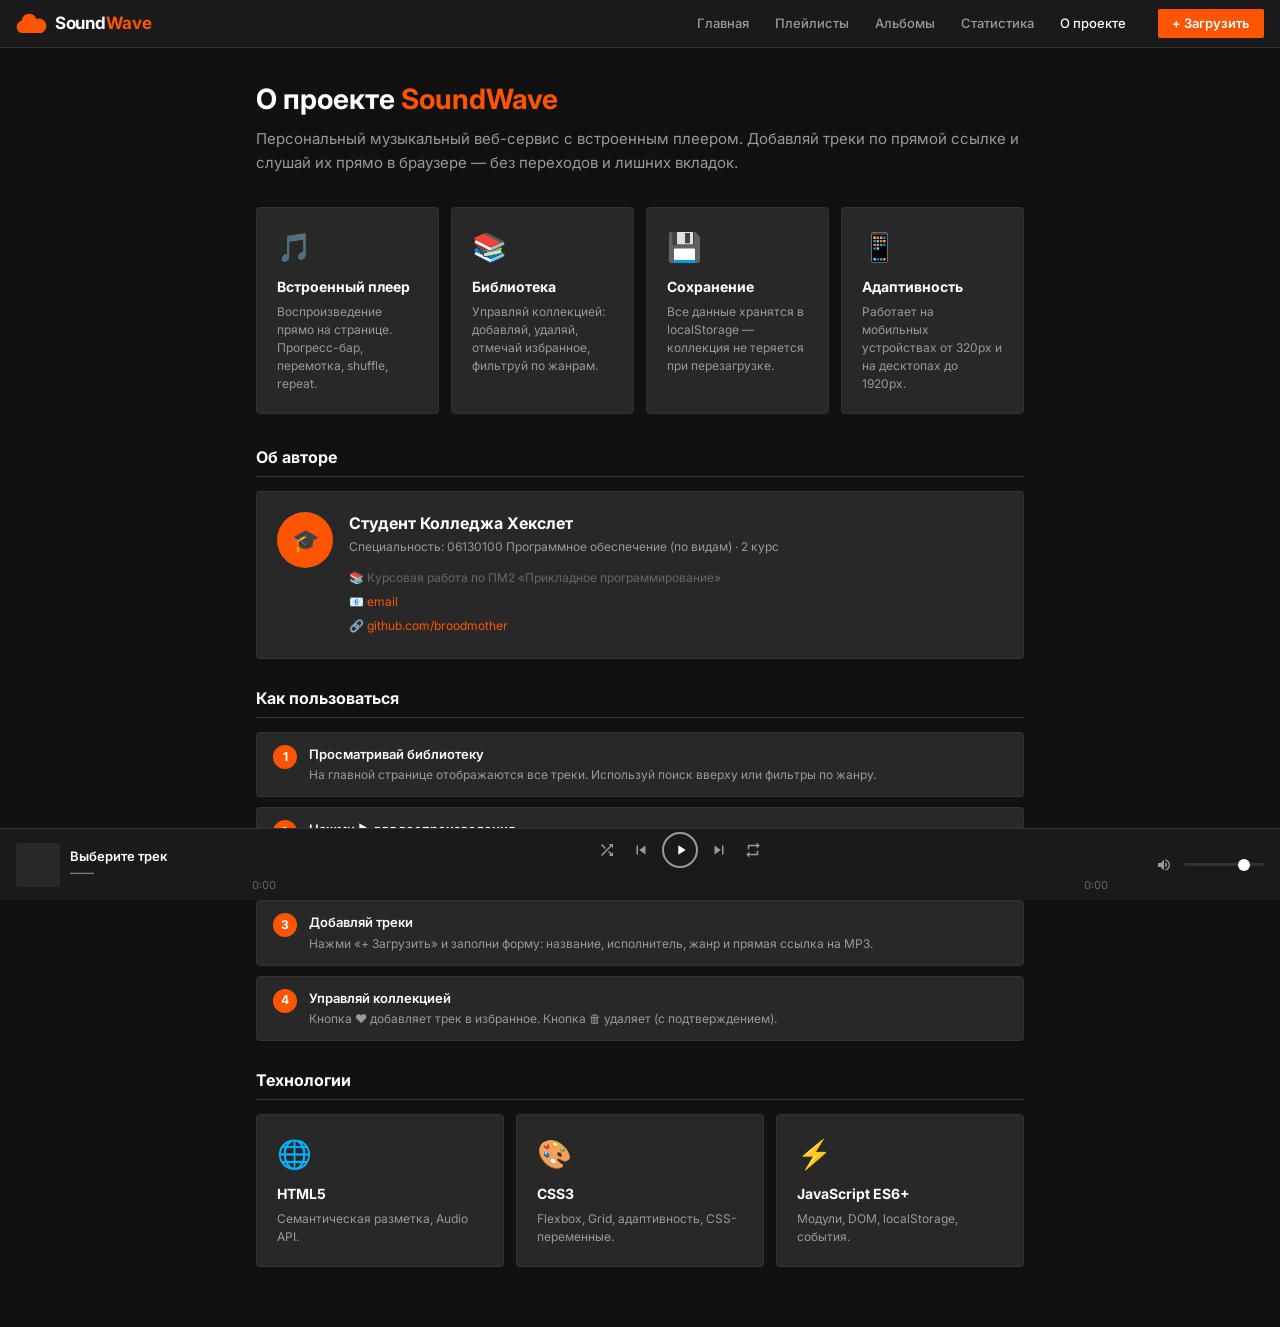
==== commit 15048a55: "Update about.html" ====
--- a/pages/about.html
+++ b/pages/about.html
@@ -31,7 +31,7 @@
 
   <div class="about-grid">
     <div class="about-card">
-      <span class="icon"></span>
+      <span class="icon">🎵</span>
       <h3>Встроенный плеер</h3>
       <p>Воспроизведение прямо на странице. Прогресс-бар, перемотка, shuffle, repeat.</p>
     </div>
@@ -143,4 +143,4 @@
 <script data-cfasync="false" src="/cdn-cgi/scripts/5c5dd728/cloudflare-static/email-decode.min.js"></script><script src="../js/icons.js"></script>
 <script src="../js/storage.js"></script>
 <script src="../js/playlists.js"></script>
-<script src="../js/storage.js"></script>+<script src="../js/storage.js"></script>
